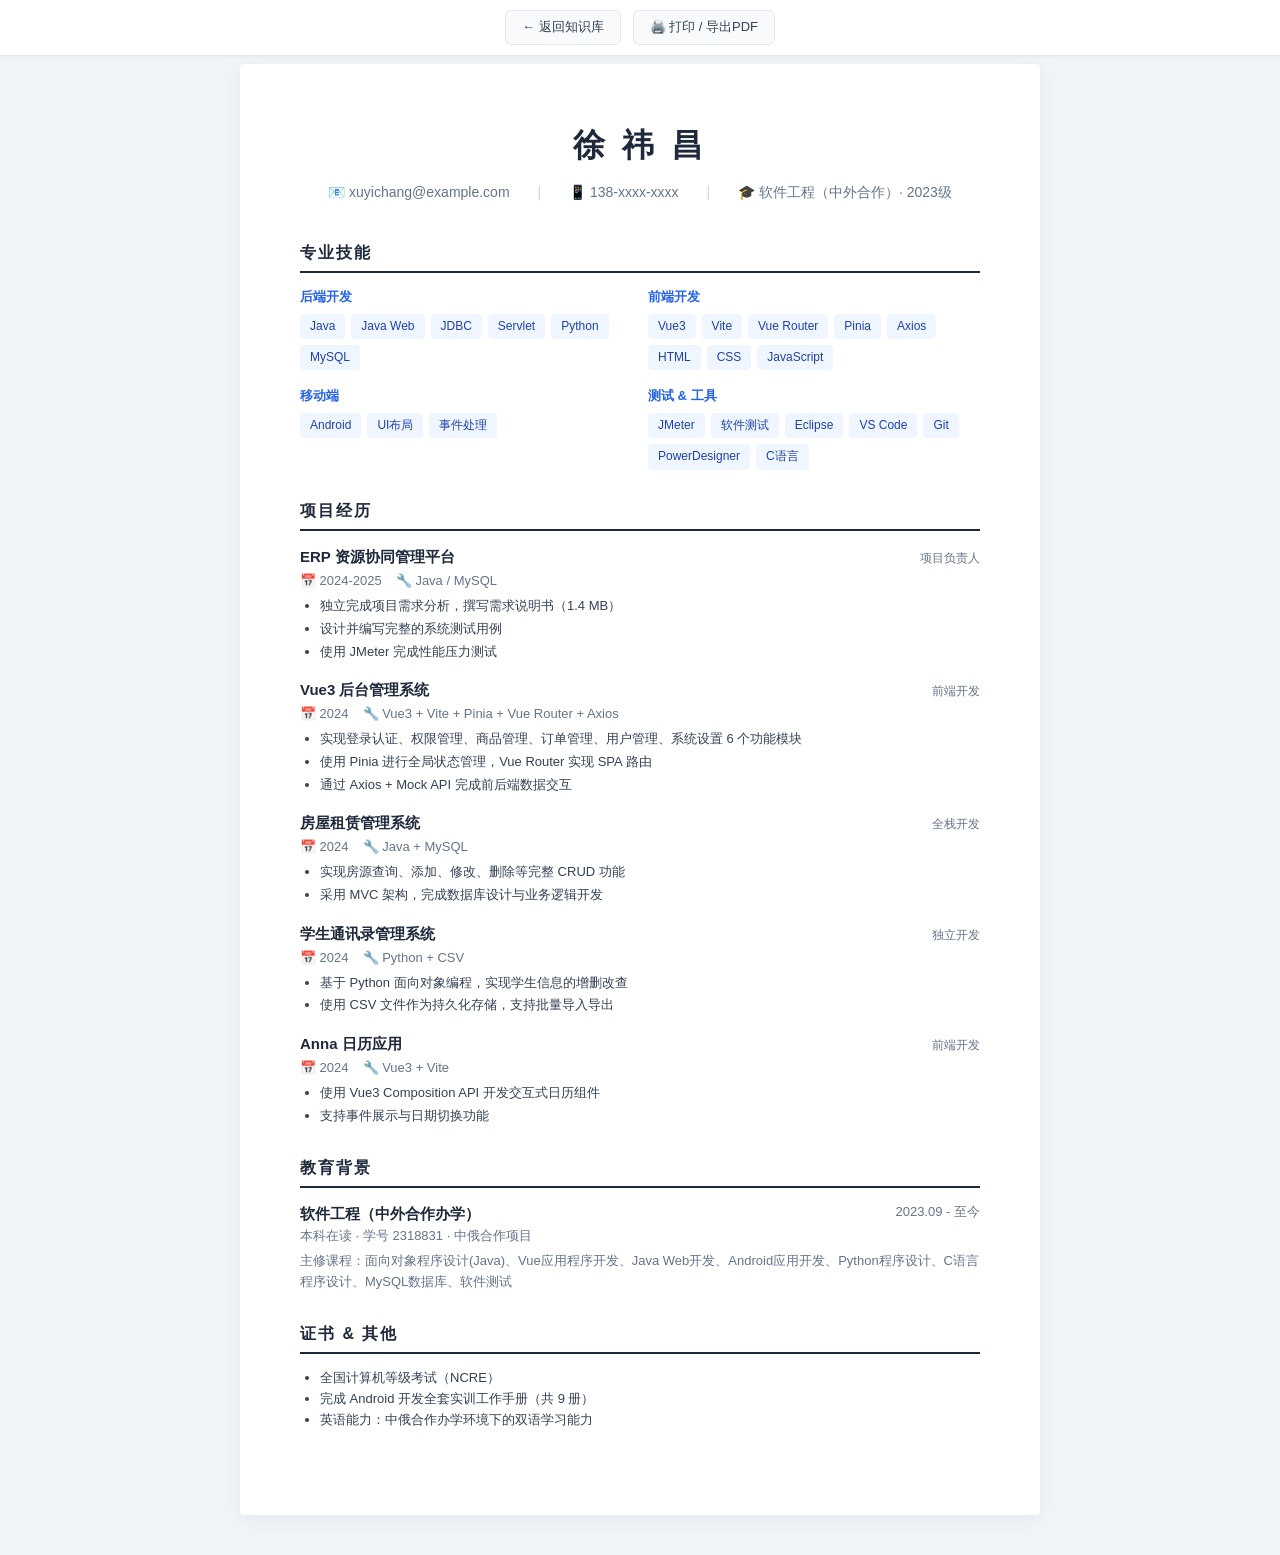
==== resume.html @ 2f966825 "添加个人简历页面 - 新增 resume.html（专业技能/项目经历/教育背景/证书） - 首页添加简历入口卡片 - 侧边栏添加简历导航链接  Co-Authored-By: Claude Opus" ====
<!DOCTYPE html>
<html lang="zh-CN">
<head>
<meta charset="UTF-8">
<meta name="viewport" content="width=device-width, initial-scale=1.0">
<title>徐祎昌 · 个人简历</title>
<style>
  :root {
    --primary: #1e293b;
    --accent: #2563eb;
    --text: #334155;
    --text-light: #64748b;
    --border: #e2e8f0;
    --bg: #f8fafc;
    --tag-bg: #eff6ff;
  }

  * { box-sizing: border-box; margin: 0; padding: 0; }

  body {
    font-family: -apple-system, BlinkMacSystemFont, "Segoe UI", Roboto, "Noto Sans SC", sans-serif;
    color: var(--text);
    background: #f1f5f9;
    line-height: 1.6;
  }

  .toolbar {
    position: fixed; top: 0; left: 0; right: 0; z-index: 10;
    background: #fff; border-bottom: 1px solid var(--border);
    padding: 10px 24px; display: flex; gap: 12px; justify-content: center;
    box-shadow: 0 1px 4px rgba(0,0,0,.04);
  }
  .toolbar a, .toolbar button {
    font-size: 13px;
    color: var(--text);
    background: var(--bg);
    border: 1px solid var(--border);
    padding: 6px 16px; border-radius: 6px; cursor: pointer;
    text-decoration: none;
    transition: all .15s;
  }
  .toolbar a:hover, .toolbar button:hover { background: var(--tag-bg); border-color: var(--accent); color: var(--accent); }

  .resume {
    max-width: 800px;
    margin: 64px auto 40px;
    background: #fff;
    box-shadow: 0 4px 24px rgba(0,0,0,.06);
    border-radius: 4px;
    padding: 56px 60px;
  }

  @media print {
    body { background: #fff; }
    .toolbar { display: none; }
    .resume { margin: 0; box-shadow: none; border-radius: 0; padding: 40px 48px; max-width: 100%; }
  }

  /* Header */
  .header { text-align: center; margin-bottom: 36px; }
  .header h1 { font-size: 32px; color: var(--primary); letter-spacing: 4px; margin-bottom: 10px; }
  .header .info { font-size: 14px; color: var(--text-light); }
  .header .info span { margin: 0 12px; }
  .header .info .sep { color: #cbd5e1; }

  /* Sections */
  .section { margin-bottom: 28px; }
  .section h2 {
    font-size: 16px; color: var(--primary);
    border-bottom: 2px solid var(--primary);
    padding-bottom: 6px; margin-bottom: 14px;
    letter-spacing: 2px;
  }

  /* Skills */
  .skill-cats { display: grid; grid-template-columns: 1fr 1fr; gap: 16px; }
  .skill-cat h3 {
    font-size: 13px; color: var(--accent); margin-bottom: 6px; font-weight: 600;
  }
  .tags { display: flex; flex-wrap: wrap; gap: 6px; }
  .tag {
    font-size: 12px; background: var(--tag-bg);
    color: #1e40af; padding: 3px 10px; border-radius: 4px;
  }

  /* Project */
  .project { margin-bottom: 16px; }
  .project h3 {
    font-size: 15px; color: var(--primary); margin-bottom: 2px;
    display: flex; justify-content: space-between; align-items: baseline;
  }
  .project h3 .role { font-size: 12px; color: var(--text-light); font-weight: 400; }
  .project .meta { font-size: 13px; color: var(--text-light); margin-bottom: 4px; }
  .project .meta span { margin-right: 14px; }
  .project ul { padding-left: 20px; }
  .project ul li { font-size: 13px; color: var(--text); margin-bottom: 2px; }

  /* Education */
  .edu-item { margin-bottom: 10px; }
  .edu-item h3 {
    font-size: 15px; color: var(--primary);
    display: flex; justify-content: space-between;
  }
  .edu-item h3 span { font-size: 13px; color: var(--text-light); font-weight: 400; }
  .edu-item p { font-size: 13px; color: var(--text-light); }

  /* Responsive */
  @media (max-width: 768px) {
    .resume { margin: 56px 12px 20px; padding: 32px 24px; }
    .skill-cats { grid-template-columns: 1fr; }
  }
</style>
</head>
<body>

<div class="toolbar">
  <a href="index.html">← 返回知识库</a>
  <button onclick="window.print()">🖨️ 打印 / 导出PDF</button>
</div>

<div class="resume">

  <!-- ===== Header ===== -->
  <div class="header">
    <h1>徐 祎 昌</h1>
    <div class="info">
      <span>📧 xuyichang@example.com</span>
      <span class="sep">|</span>
      <span>📱 138-xxxx-xxxx</span>
      <span class="sep">|</span>
      <span>🎓 软件工程（中外合作）· 2023级</span>
    </div>
  </div>

  <!-- ===== Skills ===== -->
  <div class="section">
    <h2>专业技能</h2>
    <div class="skill-cats">
      <div class="skill-cat">
        <h3>后端开发</h3>
        <div class="tags">
          <span class="tag">Java</span><span class="tag">Java Web</span><span class="tag">JDBC</span><span class="tag">Servlet</span><span class="tag">Python</span><span class="tag">MySQL</span>
        </div>
      </div>
      <div class="skill-cat">
        <h3>前端开发</h3>
        <div class="tags">
          <span class="tag">Vue3</span><span class="tag">Vite</span><span class="tag">Vue Router</span><span class="tag">Pinia</span><span class="tag">Axios</span><span class="tag">HTML</span><span class="tag">CSS</span><span class="tag">JavaScript</span>
        </div>
      </div>
      <div class="skill-cat">
        <h3>移动端</h3>
        <div class="tags">
          <span class="tag">Android</span><span class="tag">UI布局</span><span class="tag">事件处理</span>
        </div>
      </div>
      <div class="skill-cat">
        <h3>测试 & 工具</h3>
        <div class="tags">
          <span class="tag">JMeter</span><span class="tag">软件测试</span><span class="tag">Eclipse</span><span class="tag">VS Code</span><span class="tag">Git</span><span class="tag">PowerDesigner</span><span class="tag">C语言</span>
        </div>
      </div>
    </div>
  </div>

  <!-- ===== Projects ===== -->
  <div class="section">
    <h2>项目经历</h2>

    <div class="project">
      <h3>ERP 资源协同管理平台 <span class="role">项目负责人</span></h3>
      <div class="meta"><span>📅 2024-2025</span><span>🔧 Java / MySQL</span></div>
      <ul>
        <li>独立完成项目需求分析，撰写需求说明书（1.4 MB）</li>
        <li>设计并编写完整的系统测试用例</li>
        <li>使用 JMeter 完成性能压力测试</li>
      </ul>
    </div>

    <div class="project">
      <h3>Vue3 后台管理系统 <span class="role">前端开发</span></h3>
      <div class="meta"><span>📅 2024</span><span>🔧 Vue3 + Vite + Pinia + Vue Router + Axios</span></div>
      <ul>
        <li>实现登录认证、权限管理、商品管理、订单管理、用户管理、系统设置 6 个功能模块</li>
        <li>使用 Pinia 进行全局状态管理，Vue Router 实现 SPA 路由</li>
        <li>通过 Axios + Mock API 完成前后端数据交互</li>
      </ul>
    </div>

    <div class="project">
      <h3>房屋租赁管理系统 <span class="role">全栈开发</span></h3>
      <div class="meta"><span>📅 2024</span><span>🔧 Java + MySQL</span></div>
      <ul>
        <li>实现房源查询、添加、修改、删除等完整 CRUD 功能</li>
        <li>采用 MVC 架构，完成数据库设计与业务逻辑开发</li>
      </ul>
    </div>

    <div class="project">
      <h3>学生通讯录管理系统 <span class="role">独立开发</span></h3>
      <div class="meta"><span>📅 2024</span><span>🔧 Python + CSV</span></div>
      <ul>
        <li>基于 Python 面向对象编程，实现学生信息的增删改查</li>
        <li>使用 CSV 文件作为持久化存储，支持批量导入导出</li>
      </ul>
    </div>

    <div class="project">
      <h3>Anna 日历应用 <span class="role">前端开发</span></h3>
      <div class="meta"><span>📅 2024</span><span>🔧 Vue3 + Vite</span></div>
      <ul>
        <li>使用 Vue3 Composition API 开发交互式日历组件</li>
        <li>支持事件展示与日期切换功能</li>
      </ul>
    </div>
  </div>

  <!-- ===== Education ===== -->
  <div class="section">
    <h2>教育背景</h2>
    <div class="edu-item">
      <h3>软件工程（中外合作办学）<span>2023.09 - 至今</span></h3>
      <p>本科在读 · 学号 2318831 · 中俄合作项目</p>
      <p style="margin-top:4px">主修课程：面向对象程序设计(Java)、Vue应用程序开发、Java Web开发、Android应用开发、Python程序设计、C语言程序设计、MySQL数据库、软件测试</p>
    </div>
  </div>

  <!-- ===== Certifications ===== -->
  <div class="section">
    <h2>证书 &amp; 其他</h2>
    <ul style="padding-left:20px; font-size:13px;">
      <li>全国计算机等级考试（NCRE）</li>
      <li>完成 Android 开发全套实训工作手册（共 9 册）</li>
      <li>英语能力：中俄合作办学环境下的双语学习能力</li>
    </ul>
  </div>

</div>

</body>
</html>
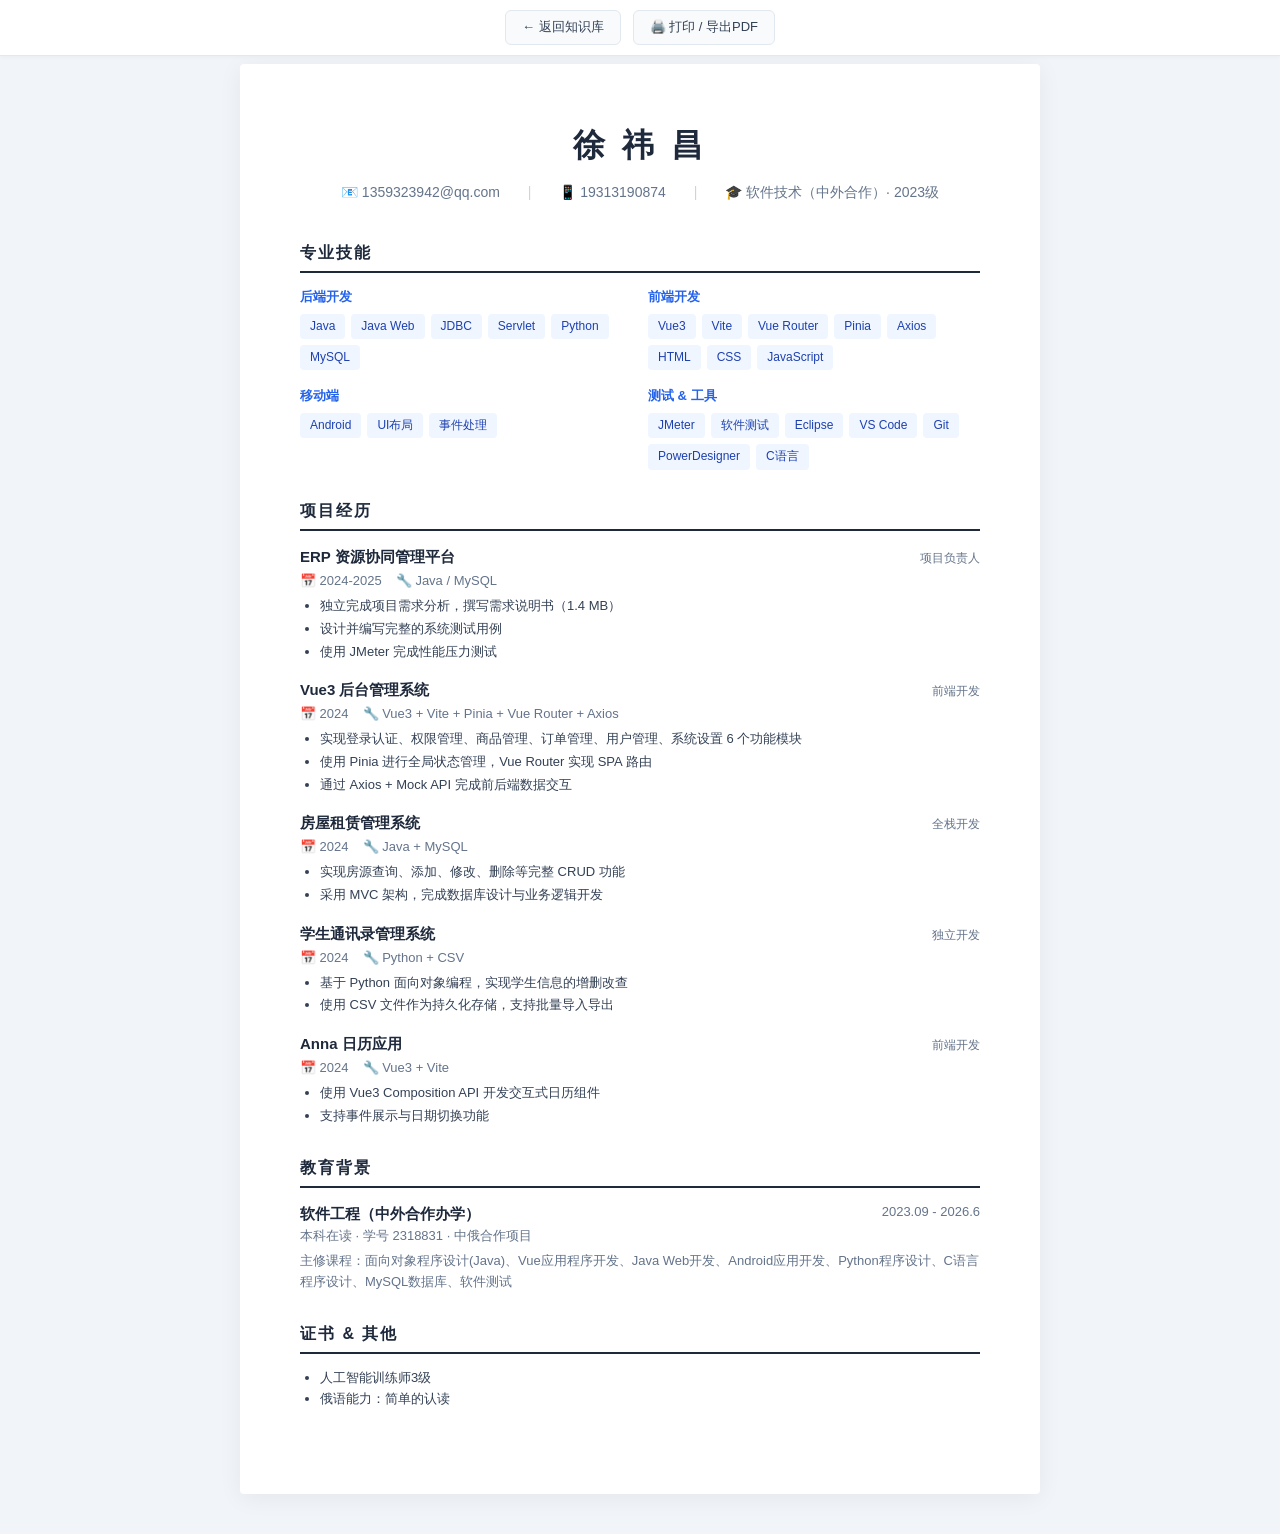
==== commit 1b3cee33: "更新个人简历信息 Co-Authored-By: Claude Opus 4.7 <noreply@anthropic.com>" ====
--- a/resume.html
+++ b/resume.html
@@ -124,11 +124,11 @@
   <div class="header">
     <h1>徐 祎 昌</h1>
     <div class="info">
-      <span>📧 xuyichang@example.com</span>
+      <span>📧 1359323942@qq.com</span>
       <span class="sep">|</span>
-      <span>📱 138-xxxx-xxxx</span>
+      <span>📱 19313190874</span>
       <span class="sep">|</span>
-      <span>🎓 软件工程（中外合作）· 2023级</span>
+      <span>🎓 软件技术（中外合作）· 2023级</span>
     </div>
   </div>
 
@@ -219,7 +219,7 @@
   <div class="section">
     <h2>教育背景</h2>
     <div class="edu-item">
-      <h3>软件工程（中外合作办学）<span>2023.09 - 至今</span></h3>
+      <h3>软件工程（中外合作办学）<span>2023.09 - 2026.6</span></h3>
       <p>本科在读 · 学号 2318831 · 中俄合作项目</p>
       <p style="margin-top:4px">主修课程：面向对象程序设计(Java)、Vue应用程序开发、Java Web开发、Android应用开发、Python程序设计、C语言程序设计、MySQL数据库、软件测试</p>
     </div>
@@ -229,9 +229,8 @@
   <div class="section">
     <h2>证书 &amp; 其他</h2>
     <ul style="padding-left:20px; font-size:13px;">
-      <li>全国计算机等级考试（NCRE）</li>
-      <li>完成 Android 开发全套实训工作手册（共 9 册）</li>
-      <li>英语能力：中俄合作办学环境下的双语学习能力</li>
+      <li>人工智能训练师3级</li>
+      <li>俄语能力：简单的认读</li>
     </ul>
   </div>
 
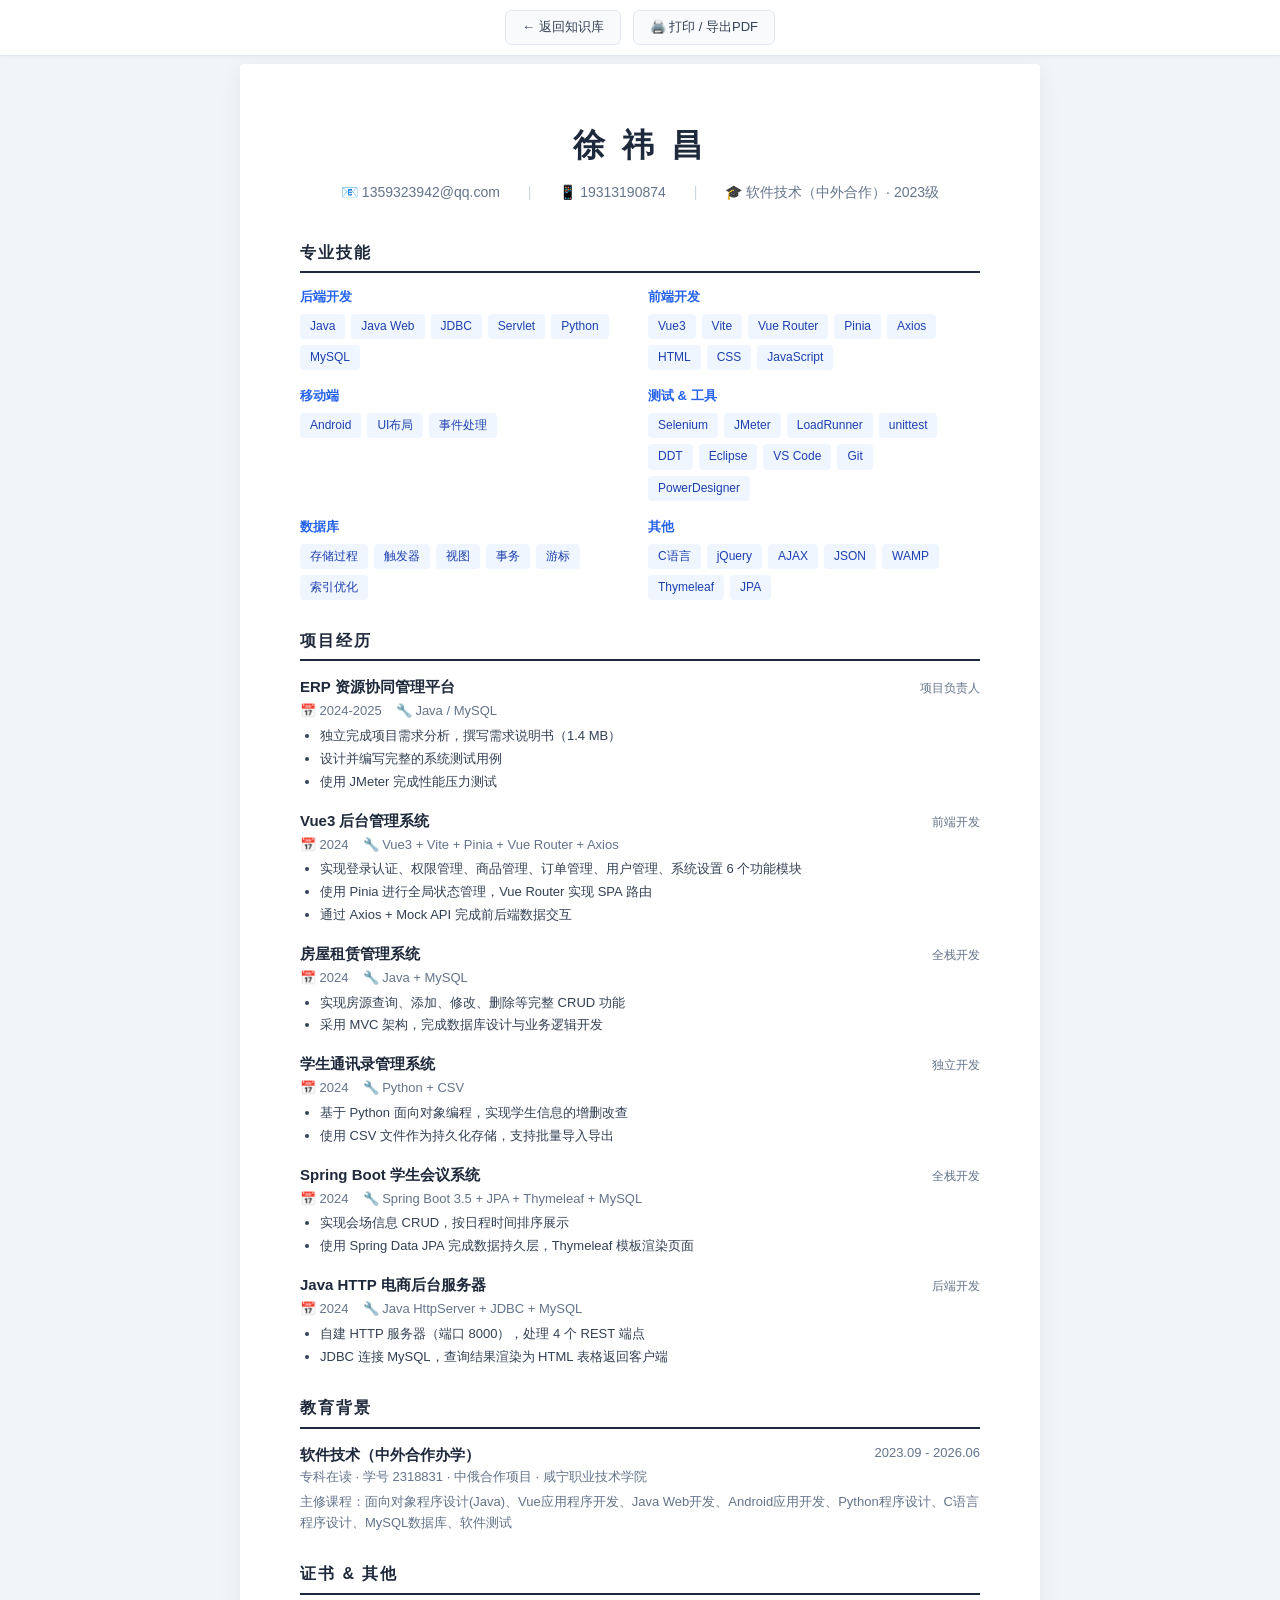
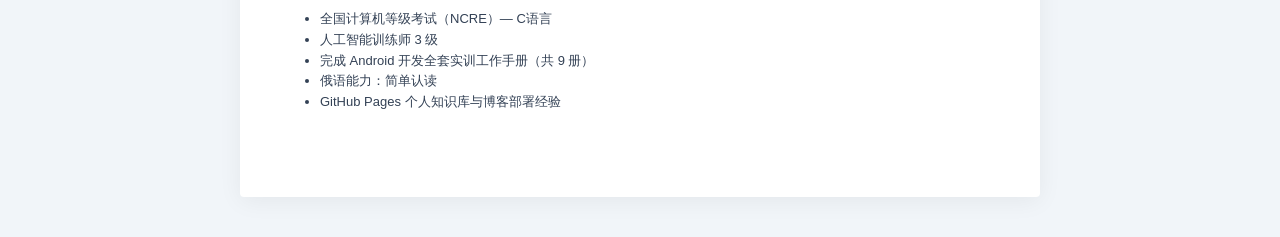
==== commit 05f4ba69: "深度细化知识库：基于全文件扫描更新所有分类 - 更新全部10个知识库markdown文件，加入源码级细节 - 重写website data.js，新增130+条精确文件索引 - 更新README，新增" ====
--- a/resume.html
+++ b/resume.html
@@ -157,7 +157,19 @@
       <div class="skill-cat">
         <h3>测试 & 工具</h3>
         <div class="tags">
-          <span class="tag">JMeter</span><span class="tag">软件测试</span><span class="tag">Eclipse</span><span class="tag">VS Code</span><span class="tag">Git</span><span class="tag">PowerDesigner</span><span class="tag">C语言</span>
+          <span class="tag">Selenium</span><span class="tag">JMeter</span><span class="tag">LoadRunner</span><span class="tag">unittest</span><span class="tag">DDT</span><span class="tag">Eclipse</span><span class="tag">VS Code</span><span class="tag">Git</span><span class="tag">PowerDesigner</span>
+        </div>
+      </div>
+      <div class="skill-cat">
+        <h3>数据库</h3>
+        <div class="tags">
+          <span class="tag">存储过程</span><span class="tag">触发器</span><span class="tag">视图</span><span class="tag">事务</span><span class="tag">游标</span><span class="tag">索引优化</span>
+        </div>
+      </div>
+      <div class="skill-cat">
+        <h3>其他</h3>
+        <div class="tags">
+          <span class="tag">C语言</span><span class="tag">jQuery</span><span class="tag">AJAX</span><span class="tag">JSON</span><span class="tag">WAMP</span><span class="tag">Thymeleaf</span><span class="tag">JPA</span>
         </div>
       </div>
     </div>
@@ -206,11 +218,20 @@
     </div>
 
     <div class="project">
-      <h3>Anna 日历应用 <span class="role">前端开发</span></h3>
-      <div class="meta"><span>📅 2024</span><span>🔧 Vue3 + Vite</span></div>
-      <ul>
-        <li>使用 Vue3 Composition API 开发交互式日历组件</li>
-        <li>支持事件展示与日期切换功能</li>
+      <h3>Spring Boot 学生会议系统 <span class="role">全栈开发</span></h3>
+      <div class="meta"><span>📅 2024</span><span>🔧 Spring Boot 3.5 + JPA + Thymeleaf + MySQL</span></div>
+      <ul>
+        <li>实现会场信息 CRUD，按日程时间排序展示</li>
+        <li>使用 Spring Data JPA 完成数据持久层，Thymeleaf 模板渲染页面</li>
+      </ul>
+    </div>
+
+    <div class="project">
+      <h3>Java HTTP 电商后台服务器 <span class="role">后端开发</span></h3>
+      <div class="meta"><span>📅 2024</span><span>🔧 Java HttpServer + JDBC + MySQL</span></div>
+      <ul>
+        <li>自建 HTTP 服务器（端口 8000），处理 4 个 REST 端点</li>
+        <li>JDBC 连接 MySQL，查询结果渲染为 HTML 表格返回客户端</li>
       </ul>
     </div>
   </div>
@@ -219,8 +240,8 @@
   <div class="section">
     <h2>教育背景</h2>
     <div class="edu-item">
-      <h3>软件工程（中外合作办学）<span>2023.09 - 2026.6</span></h3>
-      <p>本科在读 · 学号 2318831 · 中俄合作项目</p>
+      <h3>软件技术（中外合作办学）<span>2023.09 - 2026.06</span></h3>
+      <p>专科在读 · 学号 2318831 · 中俄合作项目 · 咸宁职业技术学院</p>
       <p style="margin-top:4px">主修课程：面向对象程序设计(Java)、Vue应用程序开发、Java Web开发、Android应用开发、Python程序设计、C语言程序设计、MySQL数据库、软件测试</p>
     </div>
   </div>
@@ -229,8 +250,11 @@
   <div class="section">
     <h2>证书 &amp; 其他</h2>
     <ul style="padding-left:20px; font-size:13px;">
-      <li>人工智能训练师3级</li>
-      <li>俄语能力：简单的认读</li>
+      <li>全国计算机等级考试（NCRE）— C语言</li>
+      <li>人工智能训练师 3 级</li>
+      <li>完成 Android 开发全套实训工作手册（共 9 册）</li>
+      <li>俄语能力：简单认读</li>
+      <li>GitHub Pages 个人知识库与博客部署经验</li>
     </ul>
   </div>
 
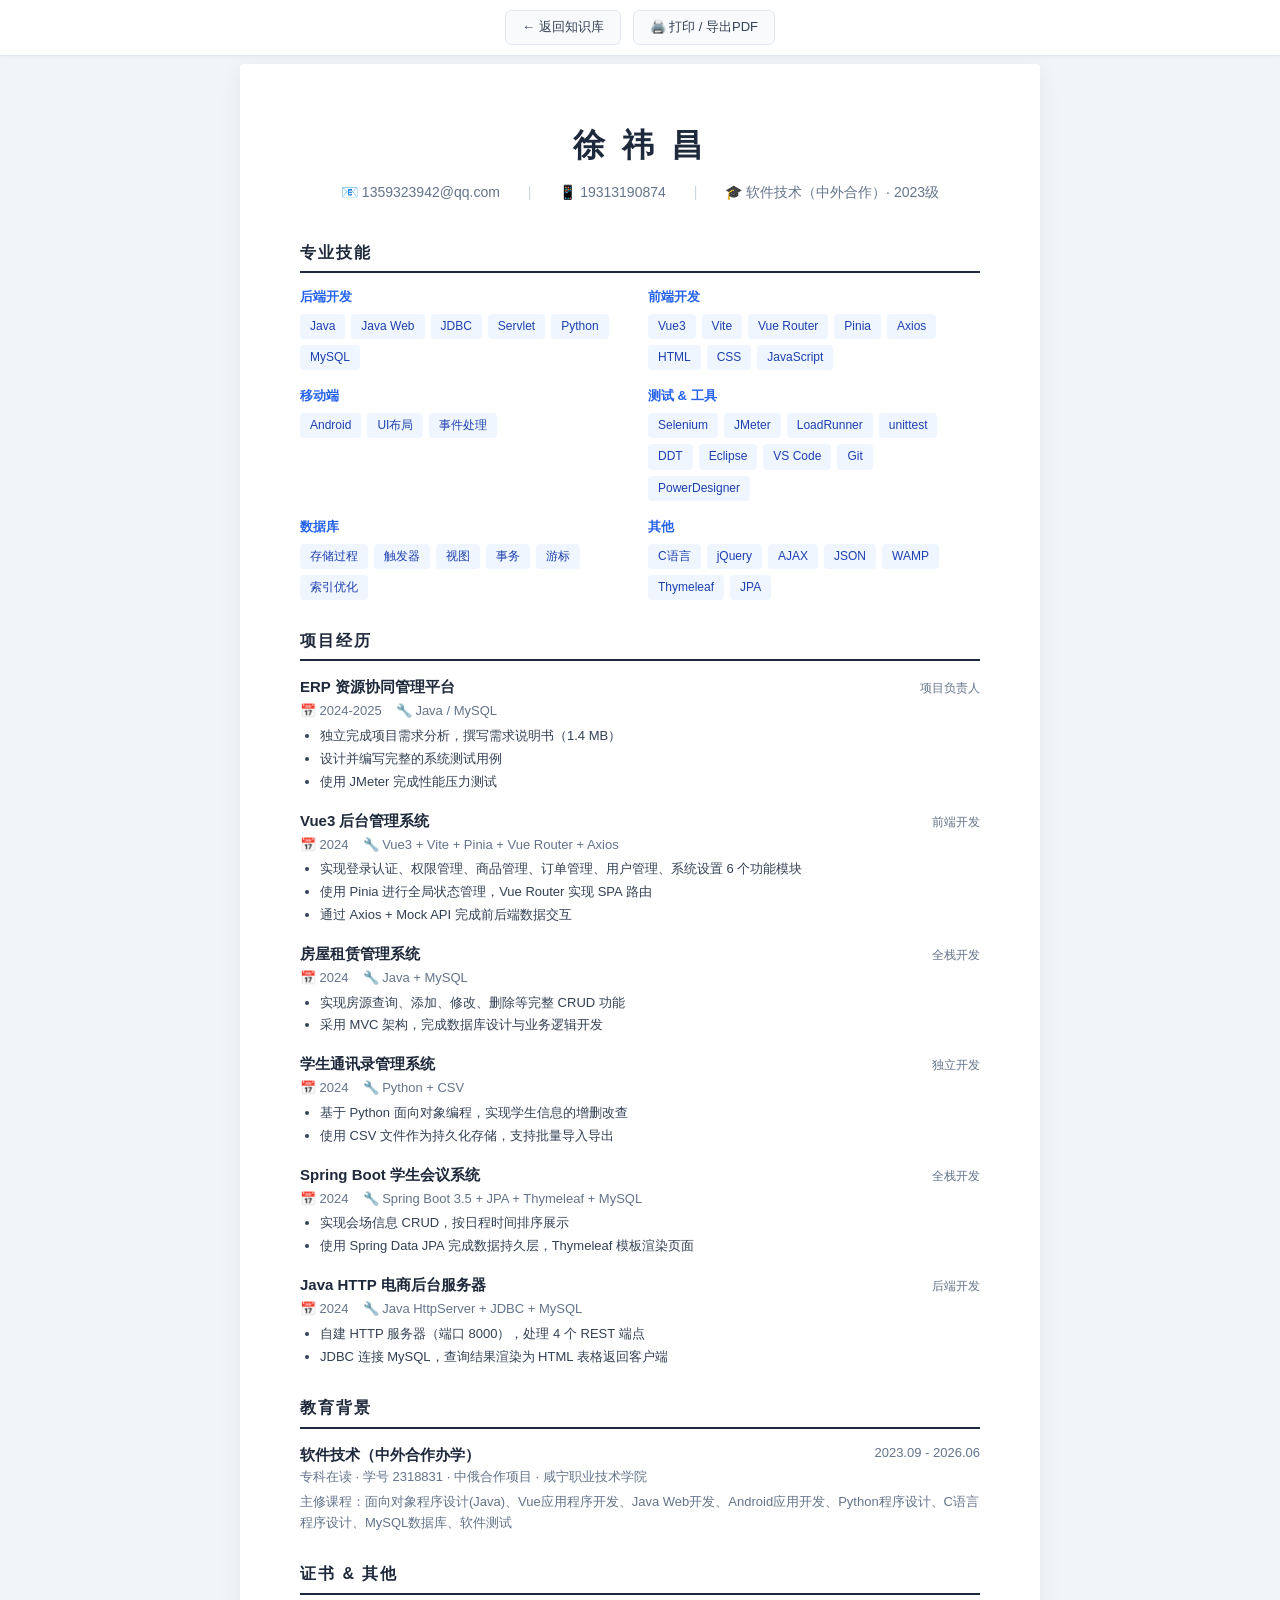
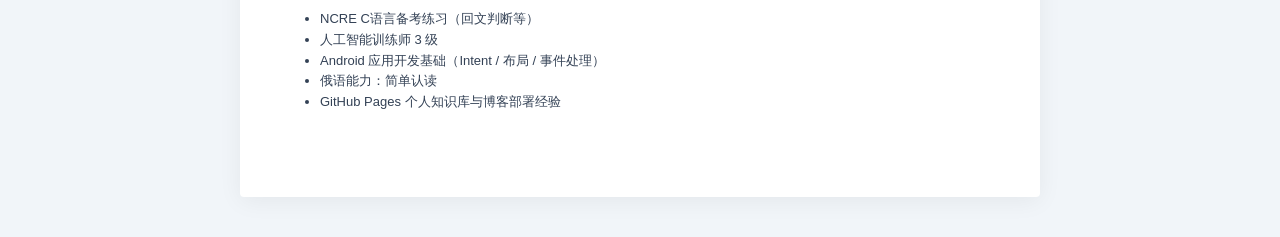
==== commit 7fd7e92e: "修正简历：NCRE仅刷题未考试，Android为课程学习非自学完成手册 Co-Authored-By: Claude Opus 4.7 <noreply@anthropic.com>" ====
--- a/resume.html
+++ b/resume.html
@@ -250,9 +250,9 @@
   <div class="section">
     <h2>证书 &amp; 其他</h2>
     <ul style="padding-left:20px; font-size:13px;">
-      <li>全国计算机等级考试（NCRE）— C语言</li>
+      <li>NCRE C语言备考练习（回文判断等）</li>
       <li>人工智能训练师 3 级</li>
-      <li>完成 Android 开发全套实训工作手册（共 9 册）</li>
+      <li>Android 应用开发基础（Intent / 布局 / 事件处理）</li>
       <li>俄语能力：简单认读</li>
       <li>GitHub Pages 个人知识库与博客部署经验</li>
     </ul>
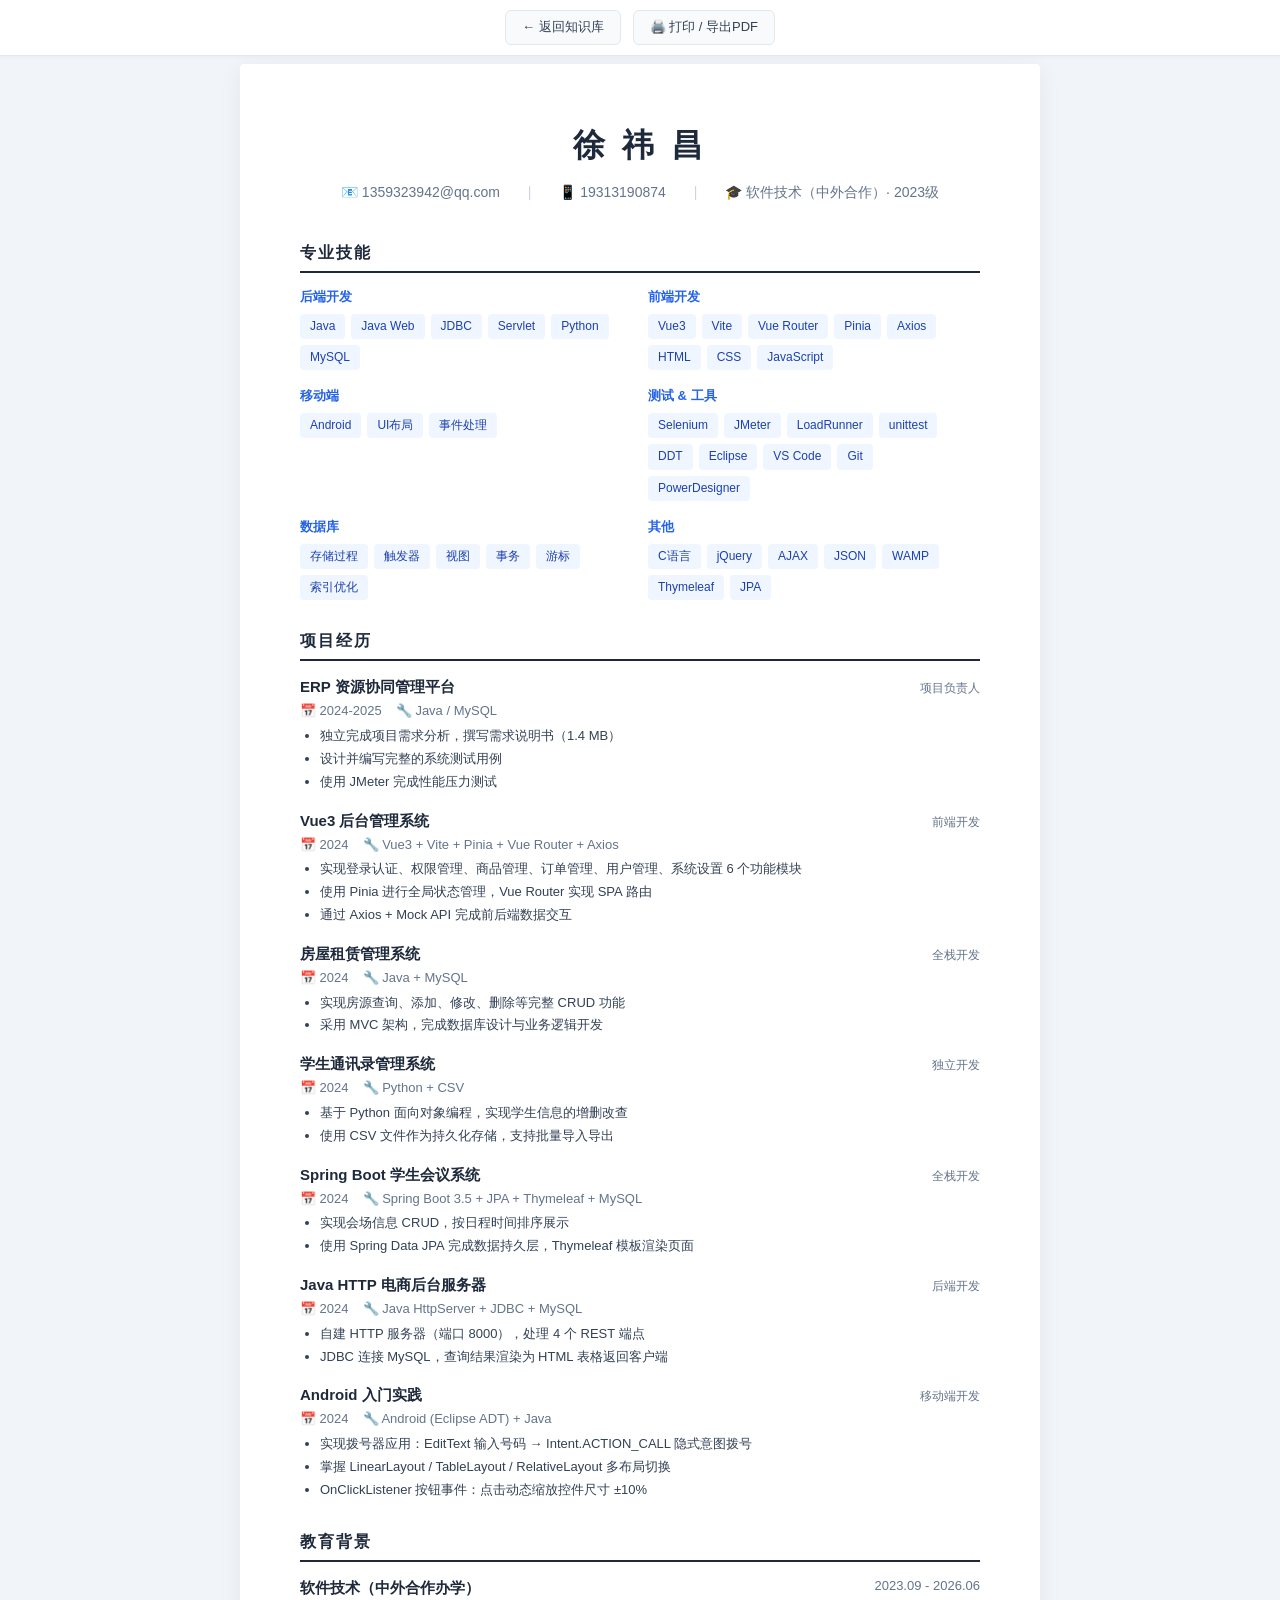
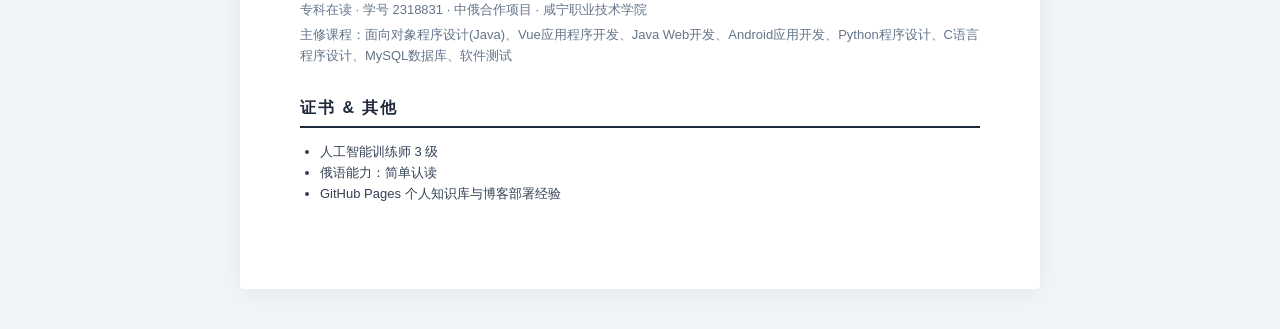
==== commit d4df4ae9: "优化简历：Android移入项目经历并细化，删除NCRE条目 - 新增 Android 入门实践项目（拨号器/布局切换/按钮事件） - 删除 NCRE C语言备考练习条目（仅刷题未考试） - Andr" ====
--- a/resume.html
+++ b/resume.html
@@ -234,6 +234,16 @@
         <li>JDBC 连接 MySQL，查询结果渲染为 HTML 表格返回客户端</li>
       </ul>
     </div>
+
+    <div class="project">
+      <h3>Android 入门实践 <span class="role">移动端开发</span></h3>
+      <div class="meta"><span>📅 2024</span><span>🔧 Android (Eclipse ADT) + Java</span></div>
+      <ul>
+        <li>实现拨号器应用：EditText 输入号码 → Intent.ACTION_CALL 隐式意图拨号</li>
+        <li>掌握 LinearLayout / TableLayout / RelativeLayout 多布局切换</li>
+        <li>OnClickListener 按钮事件：点击动态缩放控件尺寸 ±10%</li>
+      </ul>
+    </div>
   </div>
 
   <!-- ===== Education ===== -->
@@ -250,9 +260,7 @@
   <div class="section">
     <h2>证书 &amp; 其他</h2>
     <ul style="padding-left:20px; font-size:13px;">
-      <li>NCRE C语言备考练习（回文判断等）</li>
       <li>人工智能训练师 3 级</li>
-      <li>Android 应用开发基础（Intent / 布局 / 事件处理）</li>
       <li>俄语能力：简单认读</li>
       <li>GitHub Pages 个人知识库与博客部署经验</li>
     </ul>
